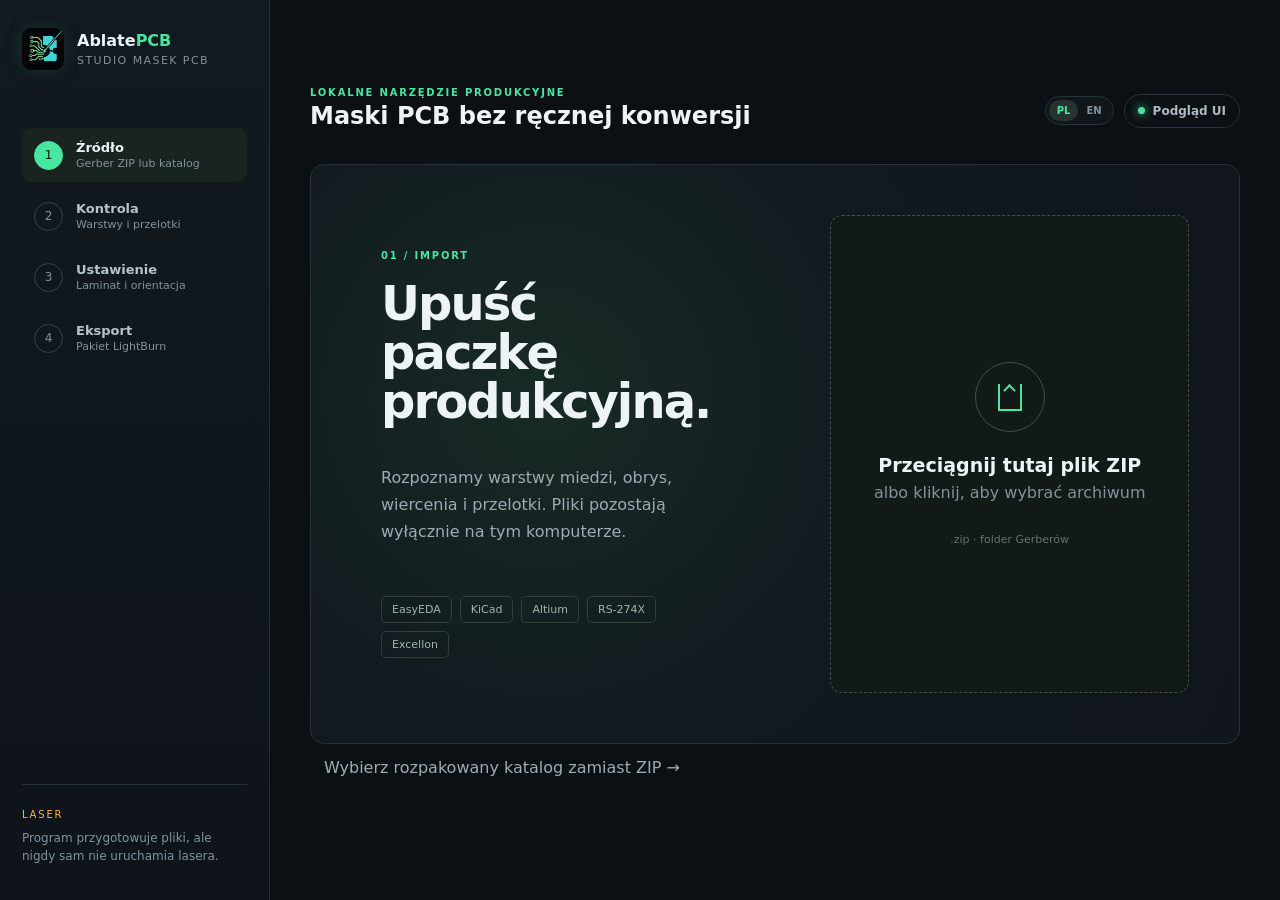
==== ablatepcb/web/index.html @ 170a2bd5 "Rename project to AblatePCB Studio" ====
<!doctype html>
<html lang="pl">
<head>
  <meta charset="utf-8">
  <meta name="viewport" content="width=device-width,initial-scale=1">
  <title>AblatePCB Studio</title>
  <link rel="icon" href="favicon.svg" type="image/svg+xml">
  <link rel="stylesheet" href="style.css">
  <link rel="stylesheet" href="overrides.css">
</head>
<body>
  <div class="app-shell">
    <aside class="sidebar">
      <div class="brand">
        <img class="brand-logo" src="logo.png" alt="">
        <div><strong>Ablate<span>PCB</span></strong><small>Studio masek PCB</small></div>
      </div>
      <nav class="steps" aria-label="Etapy">
        <button class="step active" data-step="1"><i>1</i><span><b>Źródło</b><small>Gerber ZIP lub katalog</small></span></button>
        <button class="step" data-step="2"><i>2</i><span><b>Kontrola</b><small>Warstwy i przelotki</small></span></button>
        <button class="step" data-step="3"><i>3</i><span><b>Ustawienie</b><small>Laminat i orientacja</small></span></button>
        <button class="step" data-step="4"><i>4</i><span><b>Eksport</b><small>Pakiet LightBurn</small></span></button>
      </nav>
      <div class="safety-note"><span>LASER</span><p>Program przygotowuje pliki, ale nigdy sam nie uruchamia lasera.</p></div>
    </aside>

    <main>
      <header>
        <div><p class="eyebrow">LOKALNE NARZĘDZIE PRODUKCYJNE</p><h1>Maski PCB bez ręcznej konwersji</h1></div>
        <div class="header-tools">
          <div class="language-switch" aria-label="Język / Language"><button data-lang="pl">PL</button><button data-lang="en">EN</button></div>
          <div class="status-pill" id="statusPill"><span></span><b>Gotowy</b></div>
        </div>
      </header>

      <section id="sourceView" class="view active-view">
        <div class="hero-grid">
          <div class="intro">
            <p class="kicker">01 / IMPORT</p>
            <h2>Upuść paczkę produkcyjną.</h2>
            <p>Rozpoznamy warstwy miedzi, obrys, wiercenia i przelotki. Pliki pozostają wyłącznie na tym komputerze.</p>
            <div class="format-row"><span>EasyEDA</span><span>KiCad</span><span>Altium</span><span>RS-274X</span><span>Excellon</span></div>
          </div>
          <button class="drop-zone" id="dropZone">
            <div class="drop-icon"><span></span></div>
            <strong>Przeciągnij tutaj plik ZIP</strong>
            <p>albo kliknij, aby wybrać archiwum</p>
            <em>.zip · folder Gerberów</em>
          </button>
        </div>
        <button class="text-button" id="folderButton">Wybierz rozpakowany katalog zamiast ZIP →</button>
      </section>

      <section id="workspaceView" class="view">
        <div class="project-bar">
          <div><p class="eyebrow">AKTYWNY PROJEKT</p><h2 id="projectName">—</h2></div>
          <button class="secondary" id="changeProject">Zmień projekt</button>
        </div>

        <section class="machine-panel" id="machinePanel">
          <div class="machine-state">
            <div class="machine-icon"><span></span></div>
            <div><p class="kicker">LIGHTBURN LIVE</p><h3 id="lbState">Łączenie…</h3><small id="lbDevice">Wykrywanie lokalnej aplikacji</small></div>
          </div>
          <div class="job-progress">
            <div><span id="lbElapsed">—</span><small>upłynęło</small></div>
            <div class="progress-track"><i id="lbProgress"></i></div>
            <div><span id="lbRemaining">—</span><small>pozostało</small></div>
          </div>
          <div class="live-metrics">
            <span><small>POZYCJA</small><b id="lbPosition">X — / Y —</b></span>
            <span><small>PRĘDKOŚĆ</small><b id="lbFeed">— mm/min</b></span>
            <span><small>MOC</small><b id="lbPower">—</b></span>
            <span><small>PRZEJŚCIA</small><b id="lbPasses">—</b></span>
          </div>
          <div class="machine-actions">
            <button class="secondary" id="applyPreset">Zastosuj preset Pixi</button>
            <button class="machine-button" data-lb-action="frame">Frame</button>
            <button class="machine-button" data-lb-action="pause">Pauza</button>
            <button class="machine-button danger" data-lb-action="stop">Stop</button>
            <button class="machine-button start" id="lbStart">Start</button>
          </div>
          <label class="safety-check"><input id="safetyConfirm" type="checkbox"><span></span>Potwierdzam poprawny Frame, położenie laminatu, wentylację i nadzór nad laserem.</label>
        </section>

        <div class="dashboard-grid">
          <section class="panel preview-panel">
            <div class="panel-head">
              <div><p class="kicker">PODGLĄD KONTROLNY</p><h3>Geometria miedzi</h3></div>
              <div class="tabs"><button class="active" data-preview="top">TOP</button><button data-preview="bottom">BOTTOM</button><button data-preview="overlay">NAŁOŻENIE</button></div>
            </div>
            <div class="preview-stage"><img id="previewImage" alt="Podgląd maski"><div class="empty-preview" id="emptyPreview">Brak tej warstwy</div></div>
            <div class="legend"><span class="via">Via</span><span class="pth">PTH</span><span class="npth">NPTH</span><span class="hint">Podgląd pokazuje miedź na czarno. Plik wypalania ma odwrócone znaczenie.</span></div>
          </section>

          <aside class="metrics">
            <div class="metric-card accent"><small>WYMIAR PCB</small><strong id="boardSize">—</strong><span>z warstwy obrysu</span></div>
            <div class="metric-card"><small>PRZELOTKI</small><strong id="viaCount">—</strong><span id="drillDetail">—</span></div>
            <div class="metric-card"><small>MIN. APERTURA</small><strong id="minFeature">—</strong><span>kontrola rozdzielczości</span></div>
          </aside>
        </div>

        <div class="lower-grid">
          <section class="panel checks-panel">
            <div class="panel-head"><div><p class="kicker">WALIDACJA</p><h3>Kontrole przed eksportem</h3></div><span class="counter" id="checkCounter">0</span></div>
            <div id="checksList" class="checks-list"></div>
            <details><summary>Rozpoznane pliki warstw</summary><div id="layersList" class="layers-list"></div></details>
          </section>

          <section class="panel setup-panel">
            <div class="panel-head"><div><p class="kicker">USTAWIENIE FIZYCZNE</p><h3>Laminat na stole</h3></div></div>
            <div class="field-grid">
              <label>Szerokość laminatu <span><input id="blankWidth" type="number" step="0.01"> mm</span></label>
              <label>Wysokość laminatu <span><input id="blankHeight" type="number" step="0.01"> mm</span></label>
              <label>Lewy dolny X <span><input id="originX" type="number" step="0.01" value="10"> mm</span></label>
              <label>Lewy dolny Y <span><input id="originY" type="number" step="0.01" value="10"> mm</span></label>
            </div>
            <div class="position-result"><small>POZYCJA ŚRODKA W LIGHTBURN</small><strong id="positionResult">X — / Y —</strong></div>
            <fieldset><legend>Jak przewracasz płytkę?</legend>
              <label class="flip-option active"><input type="radio" name="flip" value="left_right" checked><span class="flip-art lr">↔</span><b>Jak kartkę książki</b><small>odbicie lewo–prawo</small></label>
              <label class="flip-option"><input type="radio" name="flip" value="top_bottom"><span class="flip-art tb">↕</span><b>Jak kartkę kalendarza</b><small>odbicie góra–dół</small></label>
            </fieldset>
          </section>
        </div>

        <section class="panel profile-panel">
          <div><p class="kicker">PROFIL STARTOWY</p><h3>Pixi 5 W / farbowana miedź</h3><p>Ustawienia trafią do instrukcji i raportu. Geometria pozostaje od nich niezależna.</p></div>
          <label>Prędkość <span><input id="speed" type="number" value="3000"> mm/min</span></label>
          <label>Moc <span><input id="power" type="number" value="50"> %</span></label>
          <label>Interwał <span><input id="interval" type="number" step="0.01" value="0.05"> mm</span></label>
          <label>Przejścia <span><input id="passes" type="number" value="2"></span></label>
          <label>Overscan <span><input id="overscan" type="number" step="0.1" value="2.5"> %</span></label>
        </section>

        <div class="export-bar">
          <div><span class="ready-dot"></span><p><b id="exportStatus">Gotowe do wygenerowania</b><small>PNG 1270 DPI + podglądy + wiercenia + raport</small></p></div>
          <button class="primary" id="generateButton">Generuj pakiet LightBurn <span>→</span></button>
        </div>
      </section>

      <section id="resultView" class="view result-view">
        <div class="success-mark">✓</div><p class="kicker">PAKIET GOTOWY</p><h2>Możesz przejść do LightBurn.</h2>
        <p>Maski, alternatywne odbicie dolnej strony, przewodnik wiercenia i raport zostały zapisane w jednym katalogu.</p>
        <code id="outputPath"></code>
        <div class="result-actions"><button class="primary" id="loadTop">Wczytaj TOP do LightBurn</button><button class="secondary" id="loadBottom">Wczytaj BOTTOM</button><button class="secondary" id="openOutput">Otwórz katalog</button><button class="secondary" id="openReport">Otwórz raport</button><button class="text-button" id="backToProject">← Wróć do projektu</button></div>
      </section>
    </main>
  </div>

  <div class="busy-overlay" id="busyOverlay"><div class="spinner"></div><strong id="busyText">Pracuję…</strong><small>Analiza odbywa się lokalnie</small></div>
  <div class="toast" id="toast"></div>
  <script src="app.js"></script>
</body>
</html>
---- ablatepcb/web/style.css ----
:root{--bg:#0c1014;--side:#11171c;--panel:#151c22;--line:#26323a;--muted:#83919c;--text:#edf3f6;--accent:#47e6a1;--accent2:#19b87a;--warn:#ffb347;--error:#ff627d;--blue:#36b9ff}*{box-sizing:border-box}html,body{margin:0;min-height:100%;background:var(--bg);color:var(--text);font-family:Inter,"Segoe UI",system-ui,sans-serif}button,input{font:inherit}.app-shell{min-height:100vh;display:grid;grid-template-columns:270px 1fr}.sidebar{position:fixed;inset:0 auto 0 0;width:270px;background:linear-gradient(180deg,#12191f,#0e1419);border-right:1px solid var(--line);padding:28px 22px;display:flex;flex-direction:column}.brand{display:flex;gap:13px;align-items:center}.brand strong{font-size:16px}.brand strong span{color:var(--accent)}.brand small{display:block;color:var(--muted);font-size:11px;text-transform:uppercase;letter-spacing:.13em;margin-top:4px}.brand-mark{width:37px;height:37px;border:1px solid #3c4a53;display:grid;grid-template-columns:repeat(3,1fr);gap:4px;padding:7px;transform:rotate(45deg)}.brand-mark span{border-radius:50%;background:var(--accent);box-shadow:0 0 12px #47e6a166}.steps{display:grid;gap:7px;margin-top:58px}.step{border:0;background:transparent;color:var(--muted);display:flex;align-items:center;gap:13px;text-align:left;padding:12px;border-radius:9px}.step i{width:29px;height:29px;border:1px solid #35434d;border-radius:50%;display:grid;place-items:center;font-style:normal;font-size:12px}.step b,.step small{display:block}.step b{font-size:13px;color:#b7c2c9}.step small{font-size:11px;margin-top:2px}.step.active{background:#19231f}.step.active i{border-color:var(--accent);color:#06130d;background:var(--accent)}.step.active b{color:var(--text)}.safety-note{margin-top:auto;border-top:1px solid var(--line);padding-top:18px}.safety-note span{font-size:10px;letter-spacing:.18em;color:var(--warn)}.safety-note p{color:var(--muted);font-size:12px;line-height:1.5;margin:7px 0}main{grid-column:2;padding:30px 40px 52px;max-width:1660px;width:100%;margin:auto}header{display:flex;justify-content:space-between;align-items:center;margin-bottom:30px}header h1{font-size:24px;margin:4px 0}.eyebrow,.kicker{margin:0;color:var(--accent);font-weight:700;font-size:10px;letter-spacing:.18em}.status-pill{border:1px solid var(--line);padding:9px 13px;border-radius:999px;color:#aebac1;font-size:12px;display:flex;align-items:center;gap:8px}.status-pill span,.ready-dot{width:7px;height:7px;background:var(--accent);border-radius:50%;box-shadow:0 0 10px var(--accent)}.view{display:none}.active-view{display:block}.hero-grid{display:grid;grid-template-columns:1fr 1fr;min-height:580px;border:1px solid var(--line);background:radial-gradient(circle at 25% 40%,#172b25,#12191f 45%,#10161b);border-radius:14px;overflow:hidden}.intro{display:flex;flex-direction:column;justify-content:center;padding:70px}.intro h2{font-size:48px;line-height:1.02;margin:18px 0 22px;max-width:520px;letter-spacing:-.04em}.intro>p:not(.kicker){color:#9cabb4;line-height:1.7;max-width:520px}.format-row{display:flex;flex-wrap:wrap;gap:8px;margin-top:35px}.format-row span{border:1px solid #304039;color:#9eb7aa;padding:6px 10px;border-radius:5px;font-size:11px}.drop-zone{margin:50px;border:1px dashed #405249;background:#111a17;color:var(--text);border-radius:12px;display:flex;flex-direction:column;align-items:center;justify-content:center;min-height:430px;cursor:pointer;transition:.2s}.drop-zone:hover,.drop-zone.drag{border-color:var(--accent);background:#14251e;transform:translateY(-2px)}.drop-zone strong{font-size:19px;margin-top:22px}.drop-zone p{color:var(--muted);margin:7px}.drop-zone em{font-style:normal;color:#64736c;font-size:11px;margin-top:24px}.drop-icon{width:70px;height:70px;border:1px solid #395547;border-radius:50%;display:grid;place-items:center}.drop-icon:before{content:"";width:20px;height:25px;border:2px solid var(--accent);border-top:0}.drop-icon span{position:absolute;width:9px;height:9px;border-left:2px solid var(--accent);border-top:2px solid var(--accent);transform:rotate(45deg) translate(-5px,-5px)}.text-button{background:transparent;border:0;color:#9bacb5;cursor:pointer;padding:14px}.project-bar{display:flex;justify-content:space-between;align-items:end;margin-bottom:18px}.project-bar h2{margin:5px 0 0;font-size:20px;max-width:800px;white-space:nowrap;overflow:hidden;text-overflow:ellipsis}.secondary,.primary{border-radius:7px;padding:11px 16px;cursor:pointer}.secondary{border:1px solid #34424b;background:#182027;color:#dce5e9}.primary{border:0;background:var(--accent);color:#07120d;font-weight:800;box-shadow:0 8px 25px #47e6a122}.dashboard-grid{display:grid;grid-template-columns:minmax(0,1fr) 210px;gap:16px}.panel,.metric-card{border:1px solid var(--line);background:var(--panel);border-radius:11px}.panel{padding:20px}.panel-head{display:flex;justify-content:space-between;align-items:center;margin-bottom:17px}.panel h3{font-size:16px;margin:5px 0}.tabs{background:#0e1418;border:1px solid var(--line);padding:3px;border-radius:7px;display:flex}.tabs button{border:0;background:transparent;color:var(--muted);font-size:10px;font-weight:700;padding:7px 10px;border-radius:5px;cursor:pointer}.tabs button.active{background:#26332e;color:var(--accent)}.preview-stage{height:360px;background:#090d10;background-image:linear-gradient(#ffffff07 1px,transparent 1px),linear-gradient(90deg,#ffffff07 1px,transparent 1px);background-size:24px 24px;border:1px solid #202b31;display:grid;place-items:center;overflow:hidden}.preview-stage img{max-width:96%;max-height:94%;filter:drop-shadow(0 12px 20px #0008)}.empty-preview{display:none;color:var(--muted)}.legend{display:flex;gap:18px;margin-top:12px;font-size:10px;color:var(--muted);align-items:center}.legend span:before{content:"";display:inline-block;width:7px;height:7px;border-radius:50%;margin-right:6px}.legend .via:before{background:#ffb000}.legend .pth:before{background:#00c2ff}.legend .npth:before{background:#ff4d77}.legend .hint{margin-left:auto}.legend .hint:before{display:none}.metrics{display:grid;gap:12px}.metric-card{padding:19px;display:flex;flex-direction:column;justify-content:center}.metric-card small{font-size:9px;letter-spacing:.15em;color:var(--muted)}.metric-card strong{font-size:25px;margin:8px 0}.metric-card span{font-size:10px;color:#70808a}.metric-card.accent{border-color:#2a5d48;background:linear-gradient(145deg,#163126,#15211d)}.lower-grid{display:grid;grid-template-columns:1fr 1fr;gap:16px;margin-top:16px}.counter{background:#223029;color:var(--accent);min-width:28px;height:28px;border-radius:50%;display:grid;place-items:center;font-size:11px}.checks-list{display:grid;gap:8px;max-height:275px;overflow:auto;padding-right:5px}.check{display:grid;grid-template-columns:23px 1fr;gap:10px;padding:10px;border:1px solid #26323a;border-radius:7px}.check i{font-style:normal;width:19px;height:19px;border-radius:50%;display:grid;place-items:center;font-size:10px}.check.ok i{background:#173a2c;color:var(--accent)}.check.warning i{background:#432f18;color:var(--warn)}.check.error i{background:#481d25;color:var(--error)}.check b,.check small{display:block}.check b{font-size:12px}.check small{color:var(--muted);font-size:10px;margin-top:3px;line-height:1.4}details{margin-top:12px;color:var(--muted);font-size:11px}summary{cursor:pointer}.layers-list{padding:10px}.layers-list div{padding:5px;border-bottom:1px solid #222d33}.field-grid{display:grid;grid-template-columns:1fr 1fr;gap:10px}.field-grid label,.profile-panel label{font-size:10px;color:var(--muted);border:1px solid #28343b;background:#10161a;padding:9px;border-radius:6px}.field-grid span,.profile-panel span{display:flex;align-items:center;color:#62717b;margin-top:4px}.field-grid input,.profile-panel input{border:0;background:transparent;color:var(--text);font-weight:700;width:100%;outline:0}.position-result{margin:12px 0;padding:12px;border-left:2px solid var(--accent);background:#111a17}.position-result small,.position-result strong{display:block}.position-result small{font-size:9px;color:var(--muted);letter-spacing:.12em}.position-result strong{margin-top:5px;color:var(--accent)}fieldset{border:0;padding:0;margin:12px 0 0;display:grid;grid-template-columns:1fr 1fr;gap:9px}legend{font-size:10px;color:var(--muted);margin-bottom:7px}.flip-option{border:1px solid #2b373e;border-radius:7px;padding:9px;display:grid;grid-template-columns:30px 1fr;cursor:pointer}.flip-option.active{border-color:#3b7a5e;background:#16241e}.flip-option input{display:none}.flip-option .flip-art{grid-row:1/3;font-size:19px;color:var(--accent)}.flip-option b{font-size:10px}.flip-option small{font-size:9px;color:var(--muted)}.profile-panel{margin-top:16px;display:grid;grid-template-columns:2fr repeat(5,1fr);gap:10px;align-items:center}.profile-panel p{color:var(--muted);font-size:10px;margin:4px 0}.export-bar{margin-top:16px;background:#18231f;border:1px solid #2c5845;border-radius:10px;padding:15px 18px;display:flex;justify-content:space-between;align-items:center}.export-bar>div{display:flex;gap:12px;align-items:center}.export-bar p{margin:0}.export-bar b,.export-bar small{display:block}.export-bar b{font-size:12px}.export-bar small{color:var(--muted);font-size:10px;margin-top:3px}.result-view{text-align:center;max-width:780px;margin:80px auto}.result-view h2{font-size:40px;margin:14px}.result-view>p:not(.kicker){color:var(--muted);line-height:1.7}.success-mark{width:70px;height:70px;border-radius:50%;background:var(--accent);color:#07120d;display:grid;place-items:center;font-size:32px;margin:0 auto 20px}.result-view code{display:block;background:#11181d;border:1px solid var(--line);padding:16px;margin:25px 0;color:#a8d9c4;word-break:break-all}.result-actions{display:flex;justify-content:center;gap:10px;flex-wrap:wrap}.busy-overlay{display:none;position:fixed;inset:0;background:#080c0ed9;z-index:20;place-items:center;text-align:center;align-content:center}.busy-overlay.show{display:grid}.busy-overlay strong,.busy-overlay small{display:block}.busy-overlay small{color:var(--muted);margin-top:7px}.spinner{width:42px;height:42px;border:3px solid #26352f;border-top-color:var(--accent);border-radius:50%;animation:spin .75s linear infinite;margin:auto auto 16px}@keyframes spin{to{transform:rotate(360deg)}}.toast{position:fixed;right:25px;bottom:25px;background:#341923;border:1px solid #6e2c41;color:#ffc0cc;padding:14px 18px;border-radius:8px;transform:translateY(120px);transition:.25s;z-index:30;max-width:480px}.toast.show{transform:none}@media(max-width:1150px){.app-shell{grid-template-columns:210px 1fr}.sidebar{width:210px;padding:22px 15px}.step small{display:none}main{padding:25px}.hero-grid{grid-template-columns:1fr}.intro{padding:45px}.drop-zone{margin:25px}.profile-panel{grid-template-columns:repeat(3,1fr)}.profile-panel>div{grid-column:1/-1}}@media(max-width:850px){.app-shell{display:block}.sidebar{display:none}main{grid-column:1;padding:18px}.dashboard-grid,.lower-grid{grid-template-columns:1fr}.metrics{grid-template-columns:repeat(3,1fr)}.hero-grid{display:block}.intro h2{font-size:35px}.preview-stage{height:300px}}
---- ablatepcb/web/overrides.css ----
.toast { display: none; transform: none; }
.toast.show { display: block; }
.toast.success { background: #132d22; border-color: #2d7655; color: #aef0d1; }

.header-tools { display: flex; align-items: center; gap: 10px; }
.brand-logo { width: 42px; height: 42px; border-radius: 9px; object-fit: cover; box-shadow: 0 0 18px #47e6a122; }
.language-switch { display: flex; border: 1px solid var(--line); border-radius: 999px; padding: 3px; background: #10161a; }
.language-switch button { border: 0; background: transparent; color: var(--muted); border-radius: 999px; padding: 5px 8px; font-size: 10px; font-weight: 800; cursor: pointer; }
.language-switch button.active { background: #26332e; color: var(--accent); }

.machine-panel { border: 1px solid #28523f; background: linear-gradient(100deg,#14251e,#11191d 62%); border-radius: 11px; padding: 16px 18px; margin-bottom: 16px; display: grid; grid-template-columns: 1.2fr 1fr 1.4fr; gap: 18px; align-items: center; }
.machine-state { display: flex; align-items: center; gap: 12px; }
.machine-state h3 { margin: 4px 0 2px; font-size: 15px; }
.machine-state small { color: var(--muted); font-size: 10px; }
.machine-icon { width: 40px; height: 40px; border: 1px solid #347255; border-radius: 9px; display: grid; place-items: center; }
.machine-icon span { width: 12px; height: 12px; border-radius: 50%; background: var(--accent); box-shadow: 0 0 14px var(--accent); }
.machine-panel.offline { border-color: #3c454a; background: #151b1f; }
.machine-panel.offline .machine-icon { border-color: #465159; }
.machine-panel.offline .machine-icon span { background: #75818a; box-shadow: none; }
.job-progress { display: grid; grid-template-columns: auto 1fr auto; gap: 10px; align-items: center; }
.job-progress span,.job-progress small { display: block; }
.job-progress span { font-weight: 800; font-size: 12px; }
.job-progress small { color: var(--muted); font-size: 8px; margin-top: 2px; }
.progress-track { height: 5px; border-radius: 5px; background: #29343a; overflow: hidden; }
.progress-track i { display: block; width: 0; height: 100%; background: var(--accent); transition: width .35s; }
.live-metrics { display: grid; grid-template-columns: repeat(4,1fr); gap: 6px; }
.live-metrics span { border-left: 1px solid #304039; padding-left: 9px; }
.live-metrics small,.live-metrics b { display: block; }
.live-metrics small { color: var(--muted); font-size: 8px; letter-spacing: .1em; }
.live-metrics b { font-size: 10px; margin-top: 4px; }
.machine-actions { grid-column: 1/-1; display: flex; gap: 8px; border-top: 1px solid #293830; padding-top: 12px; }
.machine-button { border: 1px solid #34444c; color: #d6e0e5; background: #182127; padding: 9px 14px; border-radius: 6px; cursor: pointer; }
.machine-button.danger { color: #ff93a5; border-color: #703140; }
.machine-button.start { margin-left: auto; color: #06120c; background: var(--accent); border-color: var(--accent); font-weight: 800; min-width: 90px; }
.safety-check { grid-column: 1/-1; color: #9caab2; font-size: 10px; display: flex; gap: 8px; align-items: center; }
.safety-check input { accent-color: var(--accent); }
@media(max-width:1150px){.machine-panel{grid-template-columns:1fr 1fr}.live-metrics{grid-column:1/-1}.machine-actions{flex-wrap:wrap}}
@media(max-width:850px){.machine-panel{grid-template-columns:1fr}.live-metrics,.machine-actions,.safety-check{grid-column:1}.live-metrics{grid-template-columns:repeat(2,1fr)}}
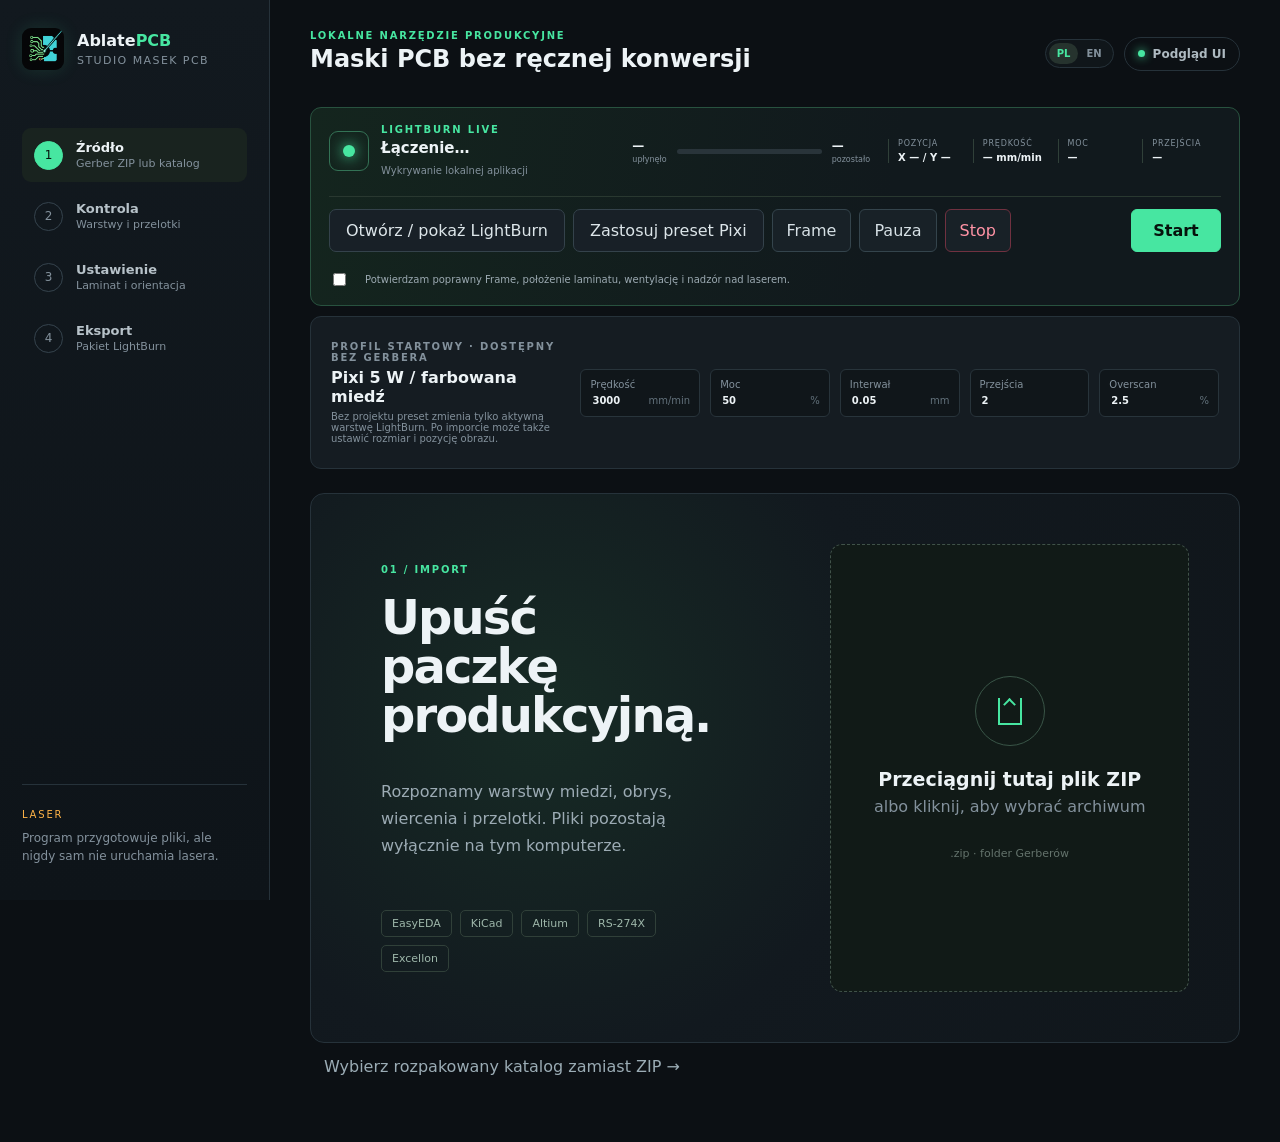
==== commit b35710e8: "Fix universal picker and expose LightBurn controls" ====
--- a/ablatepcb/web/index.html
+++ b/ablatepcb/web/index.html
@@ -33,6 +33,44 @@
         </div>
       </header>
 
+      <section class="control-dock" aria-label="LightBurn">
+        <section class="machine-panel" id="machinePanel">
+          <div class="machine-state">
+            <div class="machine-icon"><span></span></div>
+            <div><p class="kicker">LIGHTBURN LIVE</p><h3 id="lbState">Łączenie…</h3><small id="lbDevice">Wykrywanie lokalnej aplikacji</small></div>
+          </div>
+          <div class="job-progress">
+            <div><span id="lbElapsed">—</span><small>upłynęło</small></div>
+            <div class="progress-track"><i id="lbProgress"></i></div>
+            <div><span id="lbRemaining">—</span><small>pozostało</small></div>
+          </div>
+          <div class="live-metrics">
+            <span><small>POZYCJA</small><b id="lbPosition">X — / Y —</b></span>
+            <span><small>PRĘDKOŚĆ</small><b id="lbFeed">— mm/min</b></span>
+            <span><small>MOC</small><b id="lbPower">—</b></span>
+            <span><small>PRZEJŚCIA</small><b id="lbPasses">—</b></span>
+          </div>
+          <div class="machine-actions">
+            <button class="secondary" id="openLightBurn">Otwórz / pokaż LightBurn</button>
+            <button class="secondary" id="applyPreset">Zastosuj preset Pixi</button>
+            <button class="machine-button" data-lb-action="frame">Frame</button>
+            <button class="machine-button" data-lb-action="pause">Pauza</button>
+            <button class="machine-button danger" data-lb-action="stop">Stop</button>
+            <button class="machine-button start" id="lbStart">Start</button>
+          </div>
+          <label class="safety-check"><input id="safetyConfirm" type="checkbox"><span></span>Potwierdzam poprawny Frame, położenie laminatu, wentylację i nadzór nad laserem.</label>
+        </section>
+
+        <section class="panel profile-panel">
+          <div><p class="kicker">PROFIL STARTOWY · DOSTĘPNY BEZ GERBERA</p><h3>Pixi 5 W / farbowana miedź</h3><p>Bez projektu preset zmienia tylko aktywną warstwę LightBurn. Po imporcie może także ustawić rozmiar i pozycję obrazu.</p></div>
+          <label>Prędkość <span><input id="speed" type="number" value="3000"> mm/min</span></label>
+          <label>Moc <span><input id="power" type="number" value="50"> %</span></label>
+          <label>Interwał <span><input id="interval" type="number" step="0.01" value="0.05"> mm</span></label>
+          <label>Przejścia <span><input id="passes" type="number" value="2"></span></label>
+          <label>Overscan <span><input id="overscan" type="number" step="0.1" value="2.5"> %</span></label>
+        </section>
+      </section>
+
       <section id="sourceView" class="view active-view">
         <div class="hero-grid">
           <div class="intro">
@@ -56,32 +94,6 @@
           <div><p class="eyebrow">AKTYWNY PROJEKT</p><h2 id="projectName">—</h2></div>
           <button class="secondary" id="changeProject">Zmień projekt</button>
         </div>
-
-        <section class="machine-panel" id="machinePanel">
-          <div class="machine-state">
-            <div class="machine-icon"><span></span></div>
-            <div><p class="kicker">LIGHTBURN LIVE</p><h3 id="lbState">Łączenie…</h3><small id="lbDevice">Wykrywanie lokalnej aplikacji</small></div>
-          </div>
-          <div class="job-progress">
-            <div><span id="lbElapsed">—</span><small>upłynęło</small></div>
-            <div class="progress-track"><i id="lbProgress"></i></div>
-            <div><span id="lbRemaining">—</span><small>pozostało</small></div>
-          </div>
-          <div class="live-metrics">
-            <span><small>POZYCJA</small><b id="lbPosition">X — / Y —</b></span>
-            <span><small>PRĘDKOŚĆ</small><b id="lbFeed">— mm/min</b></span>
-            <span><small>MOC</small><b id="lbPower">—</b></span>
-            <span><small>PRZEJŚCIA</small><b id="lbPasses">—</b></span>
-          </div>
-          <div class="machine-actions">
-            <button class="secondary" id="applyPreset">Zastosuj preset Pixi</button>
-            <button class="machine-button" data-lb-action="frame">Frame</button>
-            <button class="machine-button" data-lb-action="pause">Pauza</button>
-            <button class="machine-button danger" data-lb-action="stop">Stop</button>
-            <button class="machine-button start" id="lbStart">Start</button>
-          </div>
-          <label class="safety-check"><input id="safetyConfirm" type="checkbox"><span></span>Potwierdzam poprawny Frame, położenie laminatu, wentylację i nadzór nad laserem.</label>
-        </section>
 
         <div class="dashboard-grid">
           <section class="panel preview-panel">
@@ -123,15 +135,6 @@
           </section>
         </div>
 
-        <section class="panel profile-panel">
-          <div><p class="kicker">PROFIL STARTOWY</p><h3>Pixi 5 W / farbowana miedź</h3><p>Ustawienia trafią do instrukcji i raportu. Geometria pozostaje od nich niezależna.</p></div>
-          <label>Prędkość <span><input id="speed" type="number" value="3000"> mm/min</span></label>
-          <label>Moc <span><input id="power" type="number" value="50"> %</span></label>
-          <label>Interwał <span><input id="interval" type="number" step="0.01" value="0.05"> mm</span></label>
-          <label>Przejścia <span><input id="passes" type="number" value="2"></span></label>
-          <label>Overscan <span><input id="overscan" type="number" step="0.1" value="2.5"> %</span></label>
-        </section>
-
         <div class="export-bar">
           <div><span class="ready-dot"></span><p><b id="exportStatus">Gotowe do wygenerowania</b><small>PNG 1270 DPI + podglądy + wiercenia + raport</small></p></div>
           <button class="primary" id="generateButton">Generuj pakiet LightBurn <span>→</span></button>
--- a/ablatepcb/web/overrides.css
+++ b/ablatepcb/web/overrides.css
@@ -3,6 +3,10 @@
 .toast.success { background: #132d22; border-color: #2d7655; color: #aef0d1; }
 
 .header-tools { display: flex; align-items: center; gap: 10px; }
+.control-dock { margin-bottom: 24px; }
+.control-dock .machine-panel { margin-bottom: 0; }
+.control-dock .profile-panel { margin-top: 10px; }
+.control-dock + #sourceView .hero-grid { min-height: 500px; }
 .brand-logo { width: 42px; height: 42px; border-radius: 9px; object-fit: cover; box-shadow: 0 0 18px #47e6a122; }
 .language-switch { display: flex; border: 1px solid var(--line); border-radius: 999px; padding: 3px; background: #10161a; }
 .language-switch button { border: 0; background: transparent; color: var(--muted); border-radius: 999px; padding: 5px 8px; font-size: 10px; font-weight: 800; cursor: pointer; }
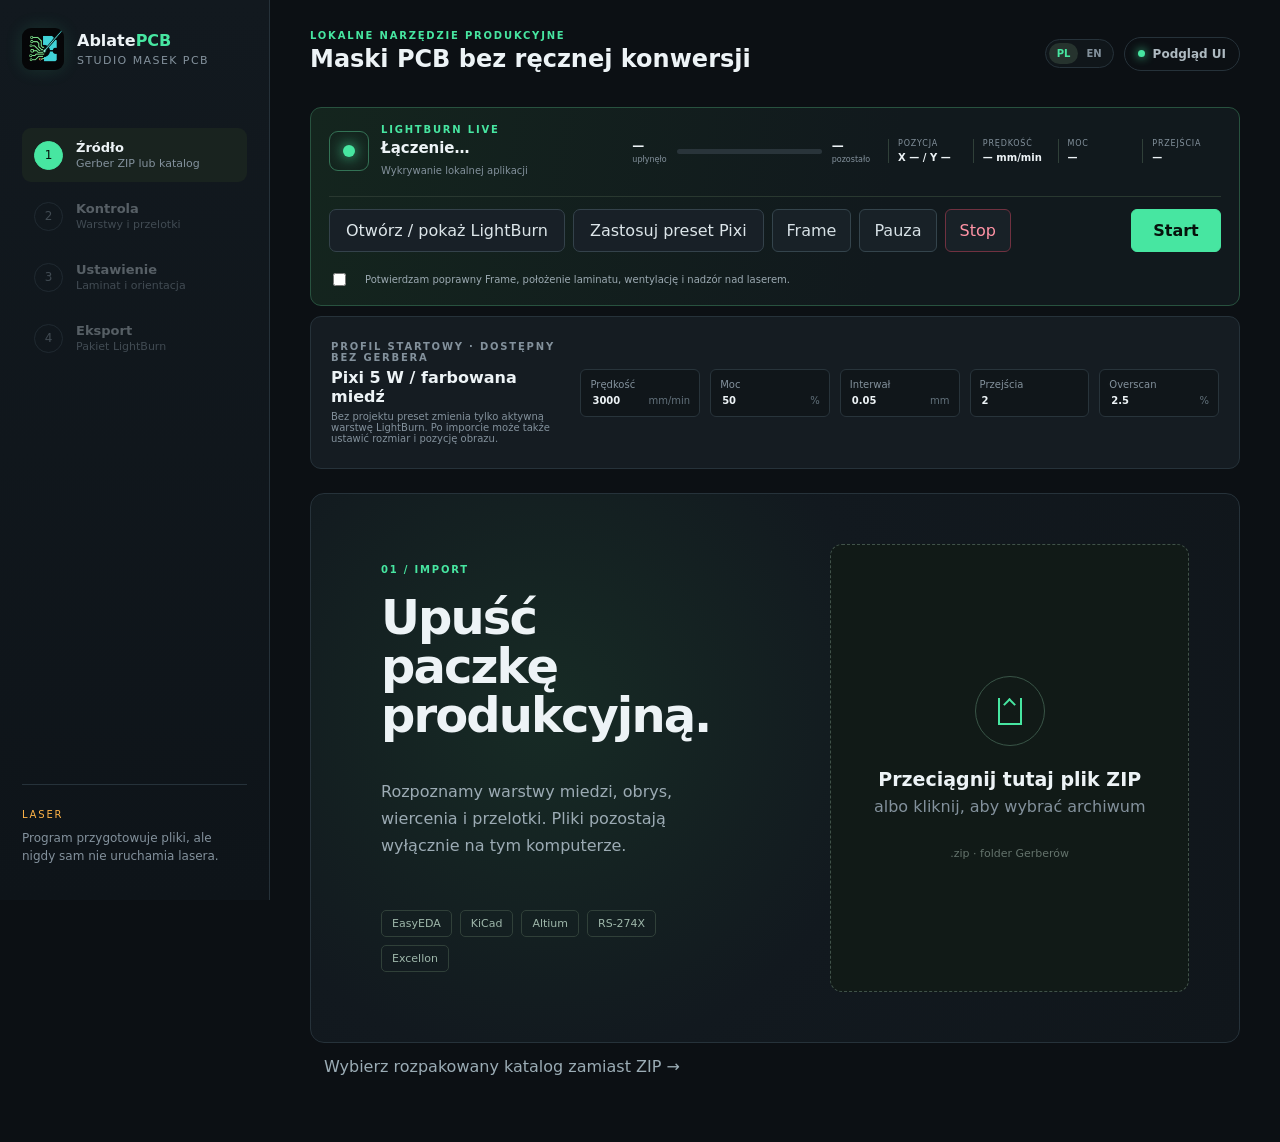
==== commit ad77eb77: "Fix verified LightBurn placement and step navigation" ====
--- a/ablatepcb/web/index.html
+++ b/ablatepcb/web/index.html
@@ -16,10 +16,10 @@
         <div><strong>Ablate<span>PCB</span></strong><small>Studio masek PCB</small></div>
       </div>
       <nav class="steps" aria-label="Etapy">
-        <button class="step active" data-step="1"><i>1</i><span><b>Źródło</b><small>Gerber ZIP lub katalog</small></span></button>
-        <button class="step" data-step="2"><i>2</i><span><b>Kontrola</b><small>Warstwy i przelotki</small></span></button>
-        <button class="step" data-step="3"><i>3</i><span><b>Ustawienie</b><small>Laminat i orientacja</small></span></button>
-        <button class="step" data-step="4"><i>4</i><span><b>Eksport</b><small>Pakiet LightBurn</small></span></button>
+        <button class="step active" data-step="1" aria-current="step"><i>1</i><span><b>Źródło</b><small>Gerber ZIP lub katalog</small></span></button>
+        <button class="step" data-step="2" disabled aria-disabled="true"><i>2</i><span><b>Kontrola</b><small>Warstwy i przelotki</small></span></button>
+        <button class="step" data-step="3" disabled aria-disabled="true"><i>3</i><span><b>Ustawienie</b><small>Laminat i orientacja</small></span></button>
+        <button class="step" data-step="4" disabled aria-disabled="true"><i>4</i><span><b>Eksport</b><small>Pakiet LightBurn</small></span></button>
       </nav>
       <div class="safety-note"><span>LASER</span><p>Program przygotowuje pliki, ale nigdy sam nie uruchamia lasera.</p></div>
     </aside>
@@ -95,7 +95,7 @@
           <button class="secondary" id="changeProject">Zmień projekt</button>
         </div>
 
-        <div class="dashboard-grid">
+        <div class="dashboard-grid" id="controlSection">
           <section class="panel preview-panel">
             <div class="panel-head">
               <div><p class="kicker">PODGLĄD KONTROLNY</p><h3>Geometria miedzi</h3></div>
@@ -119,7 +119,7 @@
             <details><summary>Rozpoznane pliki warstw</summary><div id="layersList" class="layers-list"></div></details>
           </section>
 
-          <section class="panel setup-panel">
+          <section class="panel setup-panel" id="setupSection">
             <div class="panel-head"><div><p class="kicker">USTAWIENIE FIZYCZNE</p><h3>Laminat na stole</h3></div></div>
             <div class="field-grid">
               <label>Szerokość laminatu <span><input id="blankWidth" type="number" step="0.01"> mm</span></label>
@@ -135,7 +135,7 @@
           </section>
         </div>
 
-        <div class="export-bar">
+        <div class="export-bar" id="exportSection">
           <div><span class="ready-dot"></span><p><b id="exportStatus">Gotowe do wygenerowania</b><small>PNG 1270 DPI + podglądy + wiercenia + raport</small></p></div>
           <button class="primary" id="generateButton">Generuj pakiet LightBurn <span>→</span></button>
         </div>
@@ -145,7 +145,7 @@
         <div class="success-mark">✓</div><p class="kicker">PAKIET GOTOWY</p><h2>Możesz przejść do LightBurn.</h2>
         <p>Maski, alternatywne odbicie dolnej strony, przewodnik wiercenia i raport zostały zapisane w jednym katalogu.</p>
         <code id="outputPath"></code>
-        <div class="result-actions"><button class="primary" id="loadTop">Wczytaj TOP do LightBurn</button><button class="secondary" id="loadBottom">Wczytaj BOTTOM</button><button class="secondary" id="openOutput">Otwórz katalog</button><button class="secondary" id="openReport">Otwórz raport</button><button class="text-button" id="backToProject">← Wróć do projektu</button></div>
+        <div class="result-actions"><button class="primary" id="loadTop">Wczytaj TOP i ustaw pozycję</button><button class="secondary" id="loadBottom">Wczytaj BOTTOM i ustaw pozycję</button><button class="secondary" id="openOutput">Otwórz katalog</button><button class="secondary" id="openReport">Otwórz raport</button><button class="text-button" id="backToProject">← Wróć do projektu</button></div>
       </section>
     </main>
   </div>
--- a/ablatepcb/web/overrides.css
+++ b/ablatepcb/web/overrides.css
@@ -7,6 +7,39 @@
 .control-dock .machine-panel { margin-bottom: 0; }
 .control-dock .profile-panel { margin-top: 10px; }
 .control-dock + #sourceView .hero-grid { min-height: 500px; }
+.step { cursor: pointer; transition: background-color .18s ease, color .18s ease, opacity .18s ease, transform .18s ease; }
+.step.available:not(.active):hover { background: #151f1b; transform: translateX(2px); }
+.step:disabled { cursor: not-allowed; opacity: .42; }
+.active-view { animation: view-enter .2s ease both; }
+#controlSection, #setupSection, #exportSection, #resultView { scroll-margin-top: 20px; }
+@keyframes view-enter { from { opacity: .72; transform: translateY(5px); } to { opacity: 1; transform: none; } }
+.preview-stage {
+  position: relative;
+  display: block;
+  width: 100%;
+  height: auto;
+  min-height: 320px;
+  max-height: 620px;
+  aspect-ratio: var(--preview-board-aspect, 3 / 1);
+}
+.preview-stage img {
+  position: absolute;
+  inset: 0;
+  display: block;
+  width: 100%;
+  height: 100%;
+  max-width: none;
+  max-height: none;
+  padding: 18px 22px;
+  object-fit: contain;
+  object-position: center;
+  transition: opacity .18s ease;
+}
+.preview-stage .empty-preview {
+  position: absolute;
+  inset: 0;
+  place-items: center;
+}
 .brand-logo { width: 42px; height: 42px; border-radius: 9px; object-fit: cover; box-shadow: 0 0 18px #47e6a122; }
 .language-switch { display: flex; border: 1px solid var(--line); border-radius: 999px; padding: 3px; background: #10161a; }
 .language-switch button { border: 0; background: transparent; color: var(--muted); border-radius: 999px; padding: 5px 8px; font-size: 10px; font-weight: 800; cursor: pointer; }
@@ -39,4 +72,4 @@
 .safety-check { grid-column: 1/-1; color: #9caab2; font-size: 10px; display: flex; gap: 8px; align-items: center; }
 .safety-check input { accent-color: var(--accent); }
 @media(max-width:1150px){.machine-panel{grid-template-columns:1fr 1fr}.live-metrics{grid-column:1/-1}.machine-actions{flex-wrap:wrap}}
-@media(max-width:850px){.machine-panel{grid-template-columns:1fr}.live-metrics,.machine-actions,.safety-check{grid-column:1}.live-metrics{grid-template-columns:repeat(2,1fr)}}
+@media(max-width:850px){.machine-panel{grid-template-columns:1fr}.live-metrics,.machine-actions,.safety-check{grid-column:1}.live-metrics{grid-template-columns:repeat(2,1fr)}.project-bar{gap:12px;align-items:center}.project-bar>div,.dashboard-grid>*,.lower-grid>*{min-width:0}.project-bar>div{flex:1}.project-bar h2{max-width:100%}.metrics{grid-template-columns:repeat(3,minmax(0,1fr))}.metric-card{min-width:0}.preview-panel .panel-head{gap:12px;flex-wrap:wrap}.preview-stage{min-height:260px;max-height:480px}.preview-stage img{padding:14px}.legend{flex-wrap:wrap}.legend .hint{flex-basis:100%;margin-left:0}}
